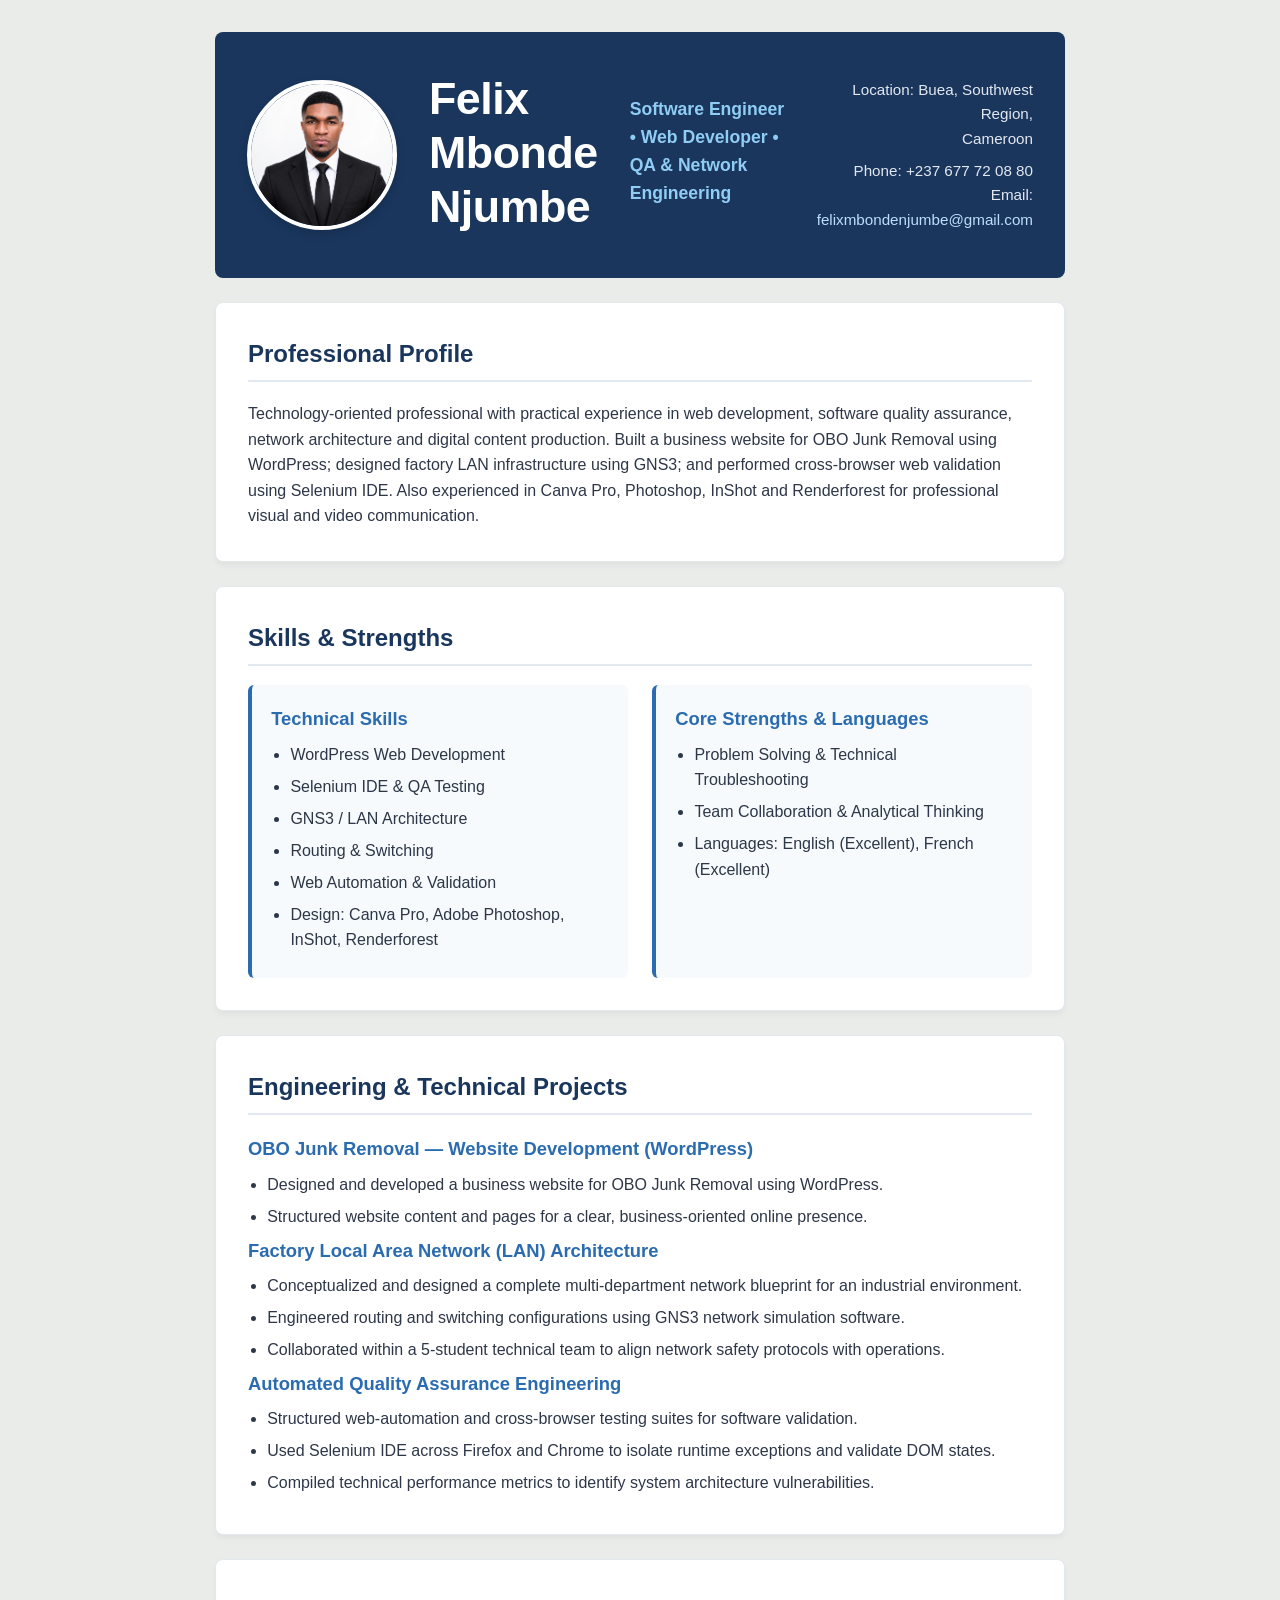
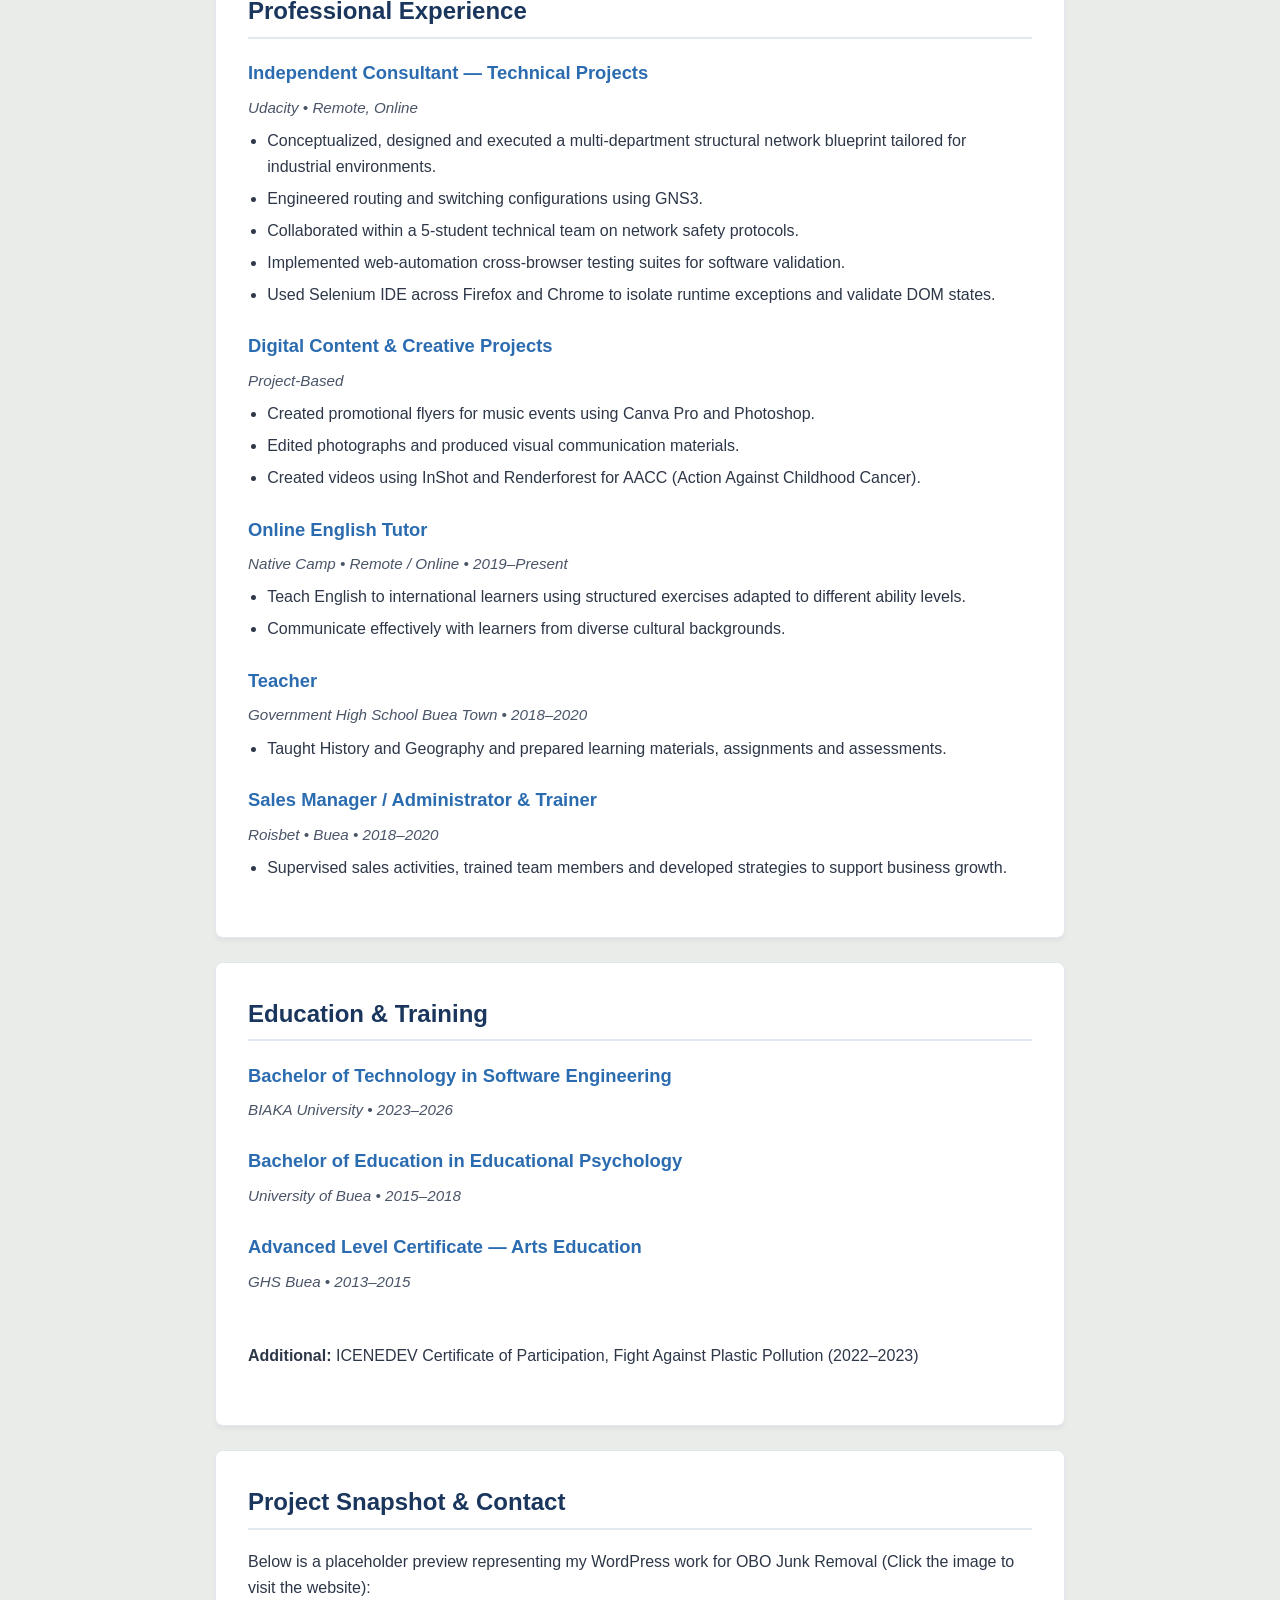
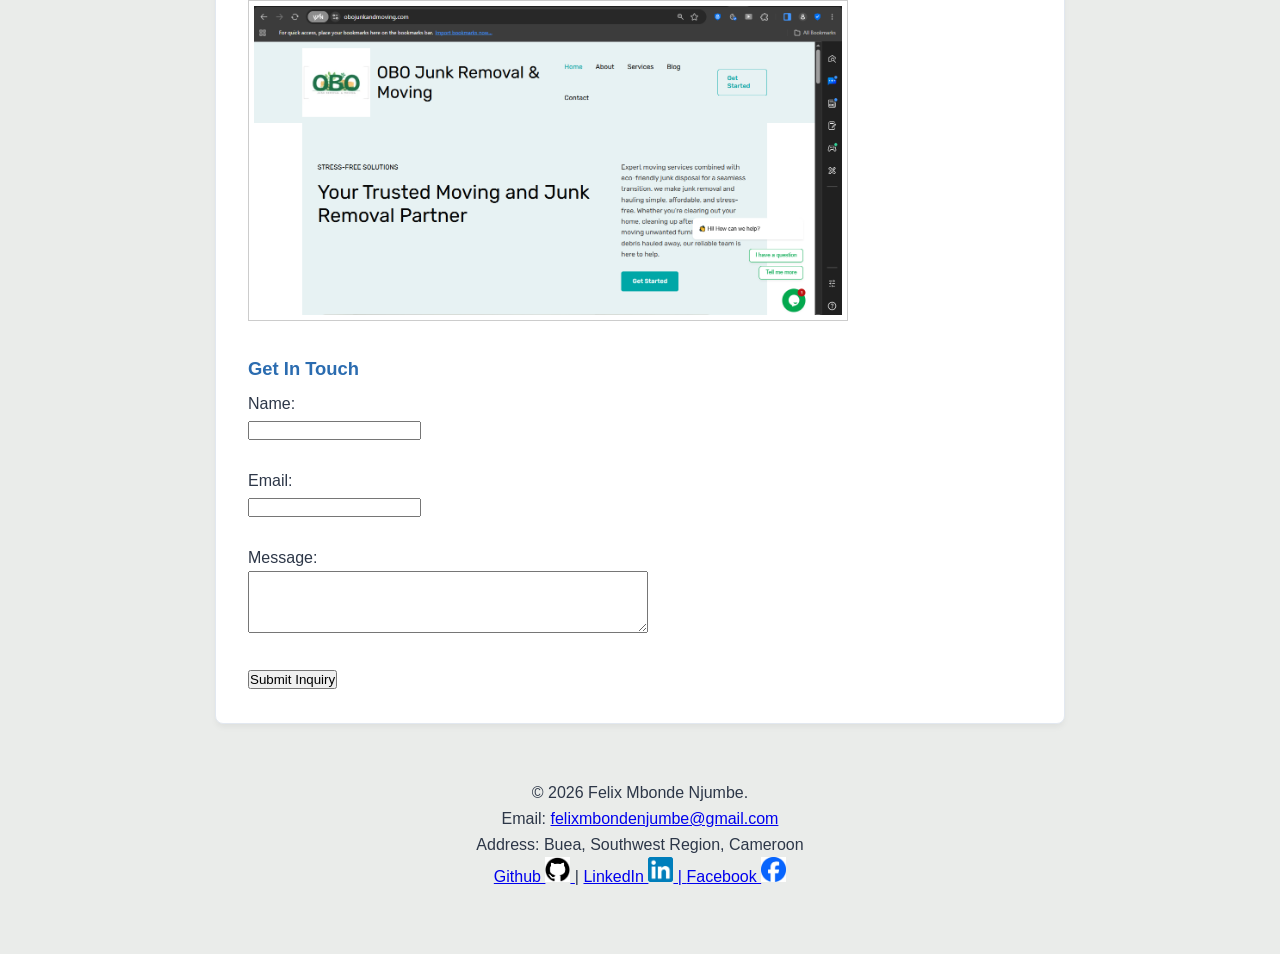
==== resumehtml.html @ 24f92d03 "Portfolio website upload" ====
<!DOCTYPE html>
<html lang="en">
<head>
    <meta charset="UTF-8">
    <meta name="viewport" content="width=device-width, initial-scale=1.0">
    <title>Resume - Felix Mbonde Njumbe</title>
    <link rel="stylesheet" href="style.css">
</head>
<body>
        <div class="resume-header">
            
            <img src="Felix Mbonde.png" alt="Felix Mbonde Njumbe Profile Photo" width="150" height="150">
            <h1>Felix Mbonde Njumbe</h1>
            <h2>Software Engineer • Web Developer • QA & Network Engineering</h2>
            <div class="contact-info">
                <p>Location: Buea, Southwest Region, <br> Cameroon</p>
                <p>Phone: +237 677 72 08 80 <br> Email: <a href="mailto:felixmbondenjumbe@gmail.com">felixmbondenjumbe@gmail.com</a></p>
            </div>
        </div>

        <div class="resume-section profile">
            <h2>Professional Profile</h2>
            <p>Technology-oriented professional with practical experience in web development, software quality assurance, network architecture and digital content production. Built a business website for OBO Junk Removal using WordPress; designed factory LAN infrastructure using GNS3; and performed cross-browser web validation using Selenium IDE. Also experienced in Canva Pro, Photoshop, InShot and Renderforest for professional visual and video communication.</p>
        </div>

        <div class="resume-section skills">
            <h2>Skills & Strengths</h2>
            
            <div class="skills-grid">
                <div class="skills-group">
                    <h3>Technical Skills</h3>
                    <ul>
                        <li>WordPress Web Development</li>
                        <li>Selenium IDE & QA Testing</li>
                        <li>GNS3 / LAN Architecture</li>
                        <li>Routing & Switching</li>
                        <li>Web Automation & Validation</li>
                        <li>Design: Canva Pro, Adobe Photoshop, InShot, Renderforest</li>
                    </ul>
                </div>

                <div class="skills-group">
                    <h3>Core Strengths & Languages</h3>
                    <ul>
                        <li>Problem Solving & Technical Troubleshooting</li>
                        <li>Team Collaboration & Analytical Thinking</li>
                        <li>Languages: English (Excellent), French (Excellent)</li>
                    </ul>
                </div>
            </div>
        </div>


        <div class="resume-section projects">
            <h2>Engineering & Technical Projects</h2>

            <div class="project">
                <h3>OBO Junk Removal — Website Development (WordPress)</h3>
                <ul>
                    <li>Designed and developed a business website for OBO Junk Removal using WordPress.</li>
                    <li>Structured website content and pages for a clear, business-oriented online presence.</li>
                </ul>
            </div>

            <div class="project">
                <h3>Factory Local Area Network (LAN) Architecture</h3>
                <ul>
                    <li>Conceptualized and designed a complete multi-department network blueprint for an industrial environment.</li>
                    <li>Engineered routing and switching configurations using GNS3 network simulation software.</li>
                    <li>Collaborated within a 5-student technical team to align network safety protocols with operations.</li>
                </ul>
            </div>

            <div class="project">
                <h3>Automated Quality Assurance Engineering</h3>
                <ul>
                    <li>Structured web-automation and cross-browser testing suites for software validation.</li>
                    <li>Used Selenium IDE across Firefox and Chrome to isolate runtime exceptions and validate DOM states.</li>
                    <li>Compiled technical performance metrics to identify system architecture vulnerabilities.</li>
                </ul>
            </div>
        </div>

   
        <div class="resume-section experience">
            <h2>Professional Experience</h2>

            <div class="job">
                <h3>Independent Consultant — Technical Projects</h3>
                <div class="job-meta">Udacity • Remote, Online</div>
                <ul>
                    <li>Conceptualized, designed and executed a multi-department structural network blueprint tailored for industrial environments.</li>
                    <li>Engineered routing and switching configurations using GNS3.</li>
                    <li>Collaborated within a 5-student technical team on network safety protocols.</li>
                    <li>Implemented web-automation cross-browser testing suites for software validation.</li>
                    <li>Used Selenium IDE across Firefox and Chrome to isolate runtime exceptions and validate DOM states.</li>
                </ul>
            </div>

            <div class="job">
                <h3>Digital Content & Creative Projects</h3>
                <div class="job-meta">Project-Based</div>
                <ul>
                    <li>Created promotional flyers for music events using Canva Pro and Photoshop.</li>
                    <li>Edited photographs and produced visual communication materials.</li>
                    <li>Created videos using InShot and Renderforest for AACC (Action Against Childhood Cancer).</li>
                </ul>
            </div>

            <div class="job">
                <h3>Online English Tutor</h3>
                <div class="job-meta">Native Camp • Remote / Online • 2019–Present</div>
                <ul>
                    <li>Teach English to international learners using structured exercises adapted to different ability levels.</li>
                    <li>Communicate effectively with learners from diverse cultural backgrounds.</li>
                </ul>
            </div>

            <div class="job">
                <h3>Teacher</h3>
                <div class="job-meta">Government High School Buea Town • 2018–2020</div>
                <ul>
                    <li>Taught History and Geography and prepared learning materials, assignments and assessments.</li>
                </ul>
            </div>

            <div class="job">
                <h3>Sales Manager / Administrator & Trainer</h3>
                <div class="job-meta">Roisbet • Buea • 2018–2020</div>
                <ul>
                    <li>Supervised sales activities, trained team members and developed strategies to support business growth.</li>
                </ul>
            </div>
        </div>

        <div class="resume-section education">
            <h2>Education & Training</h2>
            <div class="edu-item">
                <h3>Bachelor of Technology in Software Engineering</h3>
                <div class="edu-meta">BIAKA University • 2023–2026</div>
            </div>
            <div class="edu-item">
                <h3>Bachelor of Education in Educational Psychology</h3>
                <div class="edu-meta">University of Buea • 2015–2018</div>
            </div>
            <div class="edu-item">
                <h3>Advanced Level Certificate — Arts Education</h3>
                <div class="edu-meta">GHS Buea • 2013–2015</div>
            </div>
            <div class="edu-item text-muted">
                <br>
                <p><strong>Additional:</strong> ICENEDEV Certificate of Participation, Fight Against Plastic Pollution (2022–2023)</p>
            </div>
        </div>

        <div class="resume-section interactive-elements">
            <h2>Project Snapshot & Contact</h2>
            <p>Below is a placeholder preview representing my WordPress work for OBO Junk Removal (Click the image to visit the website):</p>
            <a href="https://obojunkremoval.com" target="_blank"></a>
            <div class="image-preview-container">
                <img src="obosite.png" alt="WordPress website interface preview for OBO Junk Removal project" style="width: 100%; max-width: 600px; height: auto; border: 1px solid #ccc; padding: 5px;">
            </div>

            <br>
            <h3>Get In Touch</h3>

            <div class="contact-form-container">
                <form action="#" method="POST">
                    <div class="form-field">
                        <label for="visitor-name">Name:</label><br>
                        <input type="text" id="visitor-name" name="visitor-name" required>
                    </div>

                    <br>
                    <div class="form-field">
                        <label for="visitor-email">Email:</label><br>
                        <input type="email" id="visitor-email" name="visitor-email" required>
                    </div>
                    <br>
                    <div class="form-field">
                        <label for="visitor-message">Message:</label><br>
                        <textarea id="visitor-message" name="visitor-message" rows="4" style="width: 100%; max-width: 400px;" required></textarea>
                    </div>

                    <br>
                    <div class="form-submit">
                        <button type="submit">Submit Inquiry</button>
                    </div>
                </form>
            </div>
        </div>

        <div class="resume-footer">
            <p>&copy; 2026 Felix Mbonde Njumbe.</p>
    <p>
        Email:
        <a href="mailto:felixmbondenjumbe@gmail.com">
            felixmbondenjumbe@gmail.com
        </a>
    </p>

    <p>
        Address: Buea, Southwest Region, Cameroon
    </p>

    <p>
       <a href="https://github.com/mbondenjumbe">Github
        <img src="github.png" alt="GitHub Logo" width="25" height="25">
        </a>
        |
        <a href="https://www.linkedin.com/in/felix-njumbe/">
            LinkedIn
            <img src="linkin.png" alt="LinkedIn Logo" width="25" height="25">
        |
        </a>
        <a href="https://www.facebook.com/thiago.rossi.925059">Facebook
        <img src="facebook.png" alt="Facebook Logo" width="25" height="25">
        </a>
    </p>

    </div>

</body>
</html>
---- style.css ----
* {
    margin: 0;
    padding: 0;
    box-sizing: border-box; /* Strict box model constraint */
}

body {
    font-family: 'Segoe UI', Tahoma, Geneva, Verdana, sans-serif;
    line-height: 1.6;
    background-color: #eaecea;
    color: #2d3748;
    padding: 2rem 1rem;
}

.resume-section {
    background: #ffffff;
    max-width: 850px;
    margin: 0 auto 1.5rem auto;
    padding: 2rem;
    border-radius: 8px;
    border: 1px solid #e2e8f0;
    box-shadow: 0 4px 6px -1px rgba(0, 0, 0, 0.05);
}

h2 {
    color: #1a365d;
    font-size: 1.5rem;
    margin-bottom: 1.2rem;
    padding-bottom: 0.4rem;
    border-bottom: 2px solid #e2e8f0;
}

h3 {
    color: #2b6cb0;
    font-size: 1.15rem;
    margin-bottom: 0.5rem;
}

ul {
    list-style-position: slide;
    padding-left: 1.2rem;
}

li {
    margin-bottom: 0.4rem;
}

.job, .edu-item {
    margin-bottom: 1.5rem;
}

.job-meta, .edu-meta {
    font-style: italic;
    color: #4a5568;
    margin-bottom: 0.5rem;
    font-size: 0.95rem;
}

.resume-header {
    background: #1a365d;
    color: #ffffff;
    max-width: 850px;
    margin: 0 auto 1.5rem auto;
    padding: 2.5rem 2rem;
    border-radius: 8px;
    
    display: flex;
    flex-direction: column;
    align-items: center;
    text-align: center;
    gap: 1rem;
}

.resume-header img {
    border-radius: 50%;
    border: 4px solid #ffffff;
    object-fit: cover;
    box-shadow: 0 4px 10px rgba(0,0,0,0.15);
}

.resume-header h1 {
    font-size: 2.8rem;
    line-height: 1.2;
    margin-bottom: 0.3rem;
    font-weight: 700;
    letter-spacing: -0.5px;
}

.resume-header h2 {
    color: #90cdf4;
    font-size: 1.1rem;
    border: none;
    padding: 0;
    margin-bottom: 0.5rem;
}

.contact-info {
    display: flex;
    flex-direction: column;
    gap: 0.5rem;
    font-size: 0.95rem;
    color: #e2e8f0;
}

.contact-info a {
    color: #bcdefa;
    text-decoration: none;
}

.contact-info a:hover {
    text-decoration: underline;
}

.skills-grid {
    display: grid;
    grid-template-columns: 1fr;
    gap: 1.5rem;
}

.skills-group {
    background-color: #f7fafc;
    padding: 1.2rem;
    border-radius: 6px;
    border-left: 4px solid #2b6cb0;
}

.form-group {
    margin-bottom: 1rem;
}

.form-group label {
    display: block;
    margin-bottom: 0.3rem;
    font-weight: bold;
    font-size: 0.95rem;
}

.form-group input, 
.form-group textarea {
    width: 100%;
    padding: 0.6rem;
    border: 1px solid #cbd5e0;
    border-radius: 4px;
    font-family: inherit;
}

.btn-submit {
    background-color: #2b6cb0;
    color: white;
    padding: 0.6rem 1.5rem;
    border: none;
    border-radius: 4px;
    cursor: pointer;
    font-weight: bold;
    font-size: 1rem;
}

.btn-submit:hover {
    background-color: #1a365d;
}

.resume-footer {
    text-align: center;
    padding: 2rem 0;
}

.social-icons {
    margin-top: 15px;
}

.social-icons img {
    width: 40px;
    height: 40px;
    margin: 0 10px;
    transition: transform 0.3s ease;
}

.social-icons img:hover {
    transform: scale(1.2);
}


@media (min-width: 650px) {
    .resume-header {
        flex-direction: row;
        text-align: left;
        align-items: center;
        justify-content: flex-start;
        gap: 2rem;
    }
    
    .contact-info {
        margin-left: auto;
        text-align: right;
    }
    
    .skills-grid {
        grid-template-columns: 1fr 1fr;
    }
}
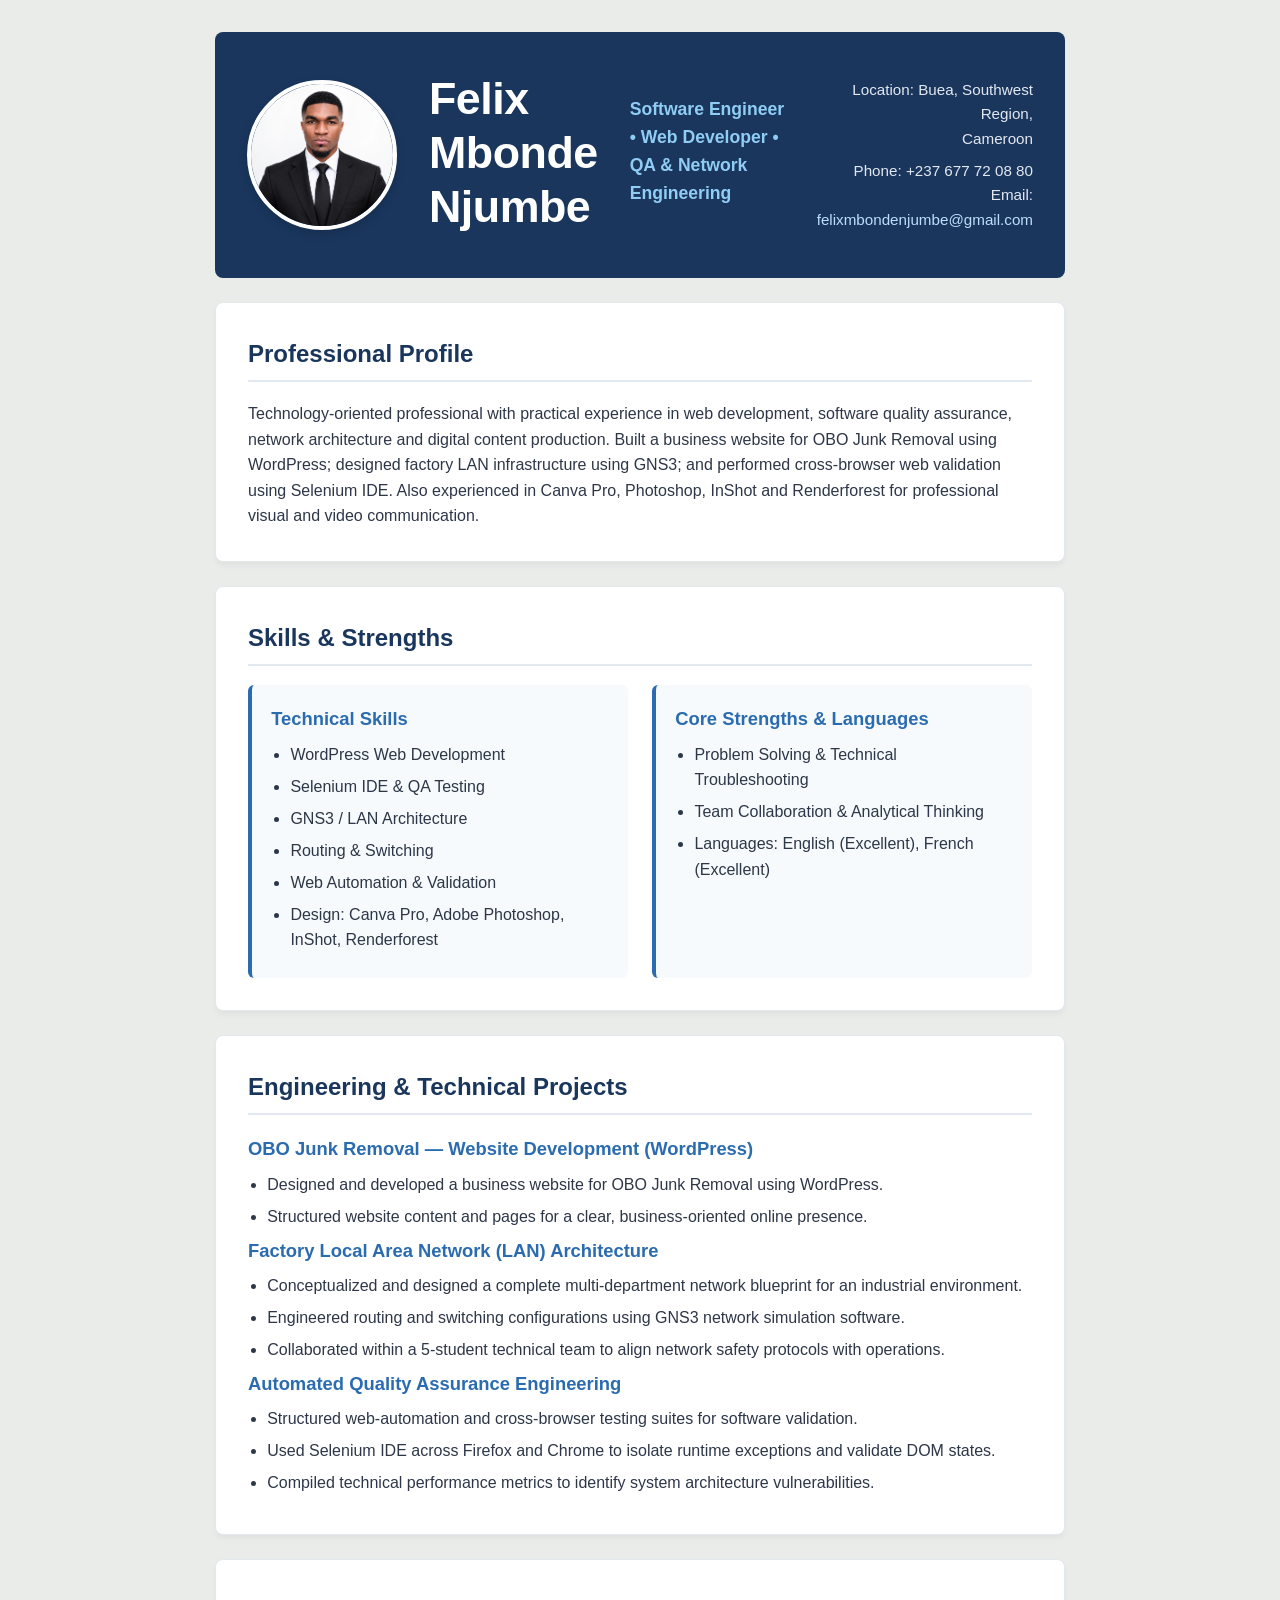
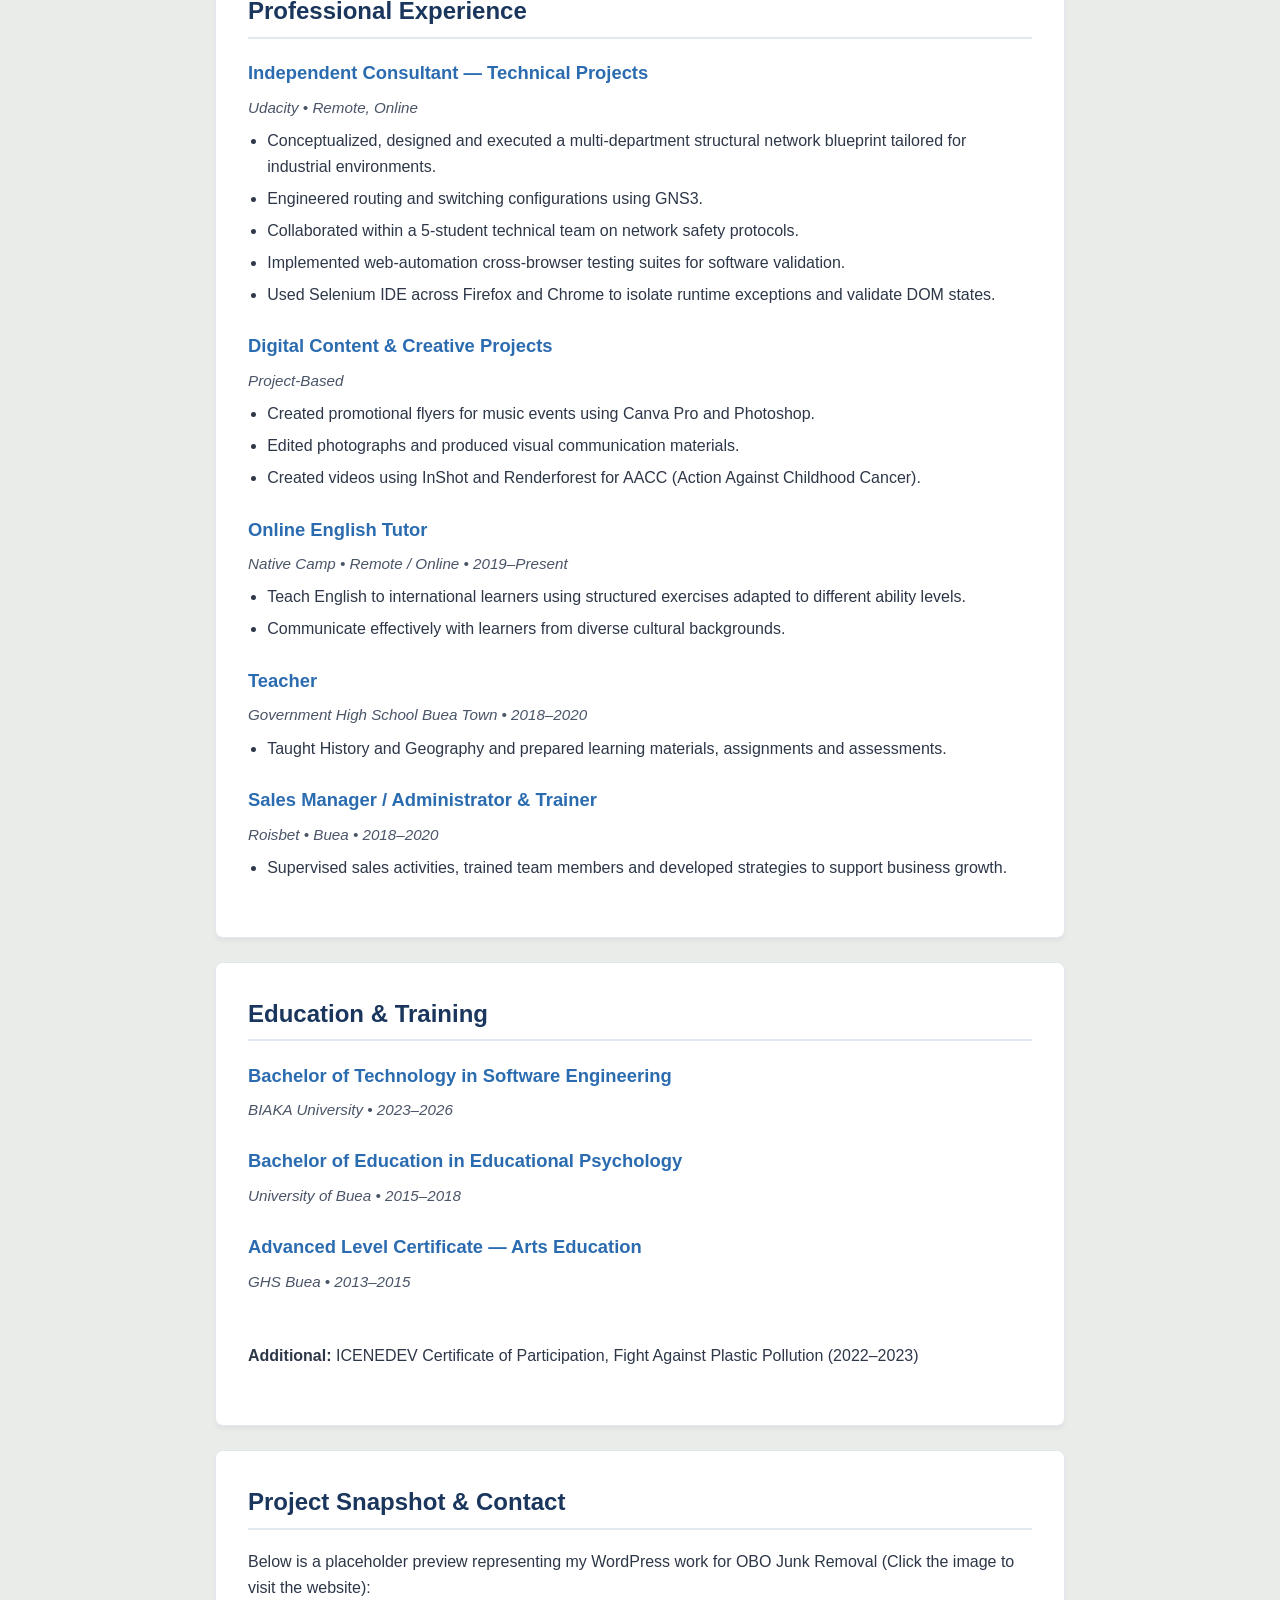
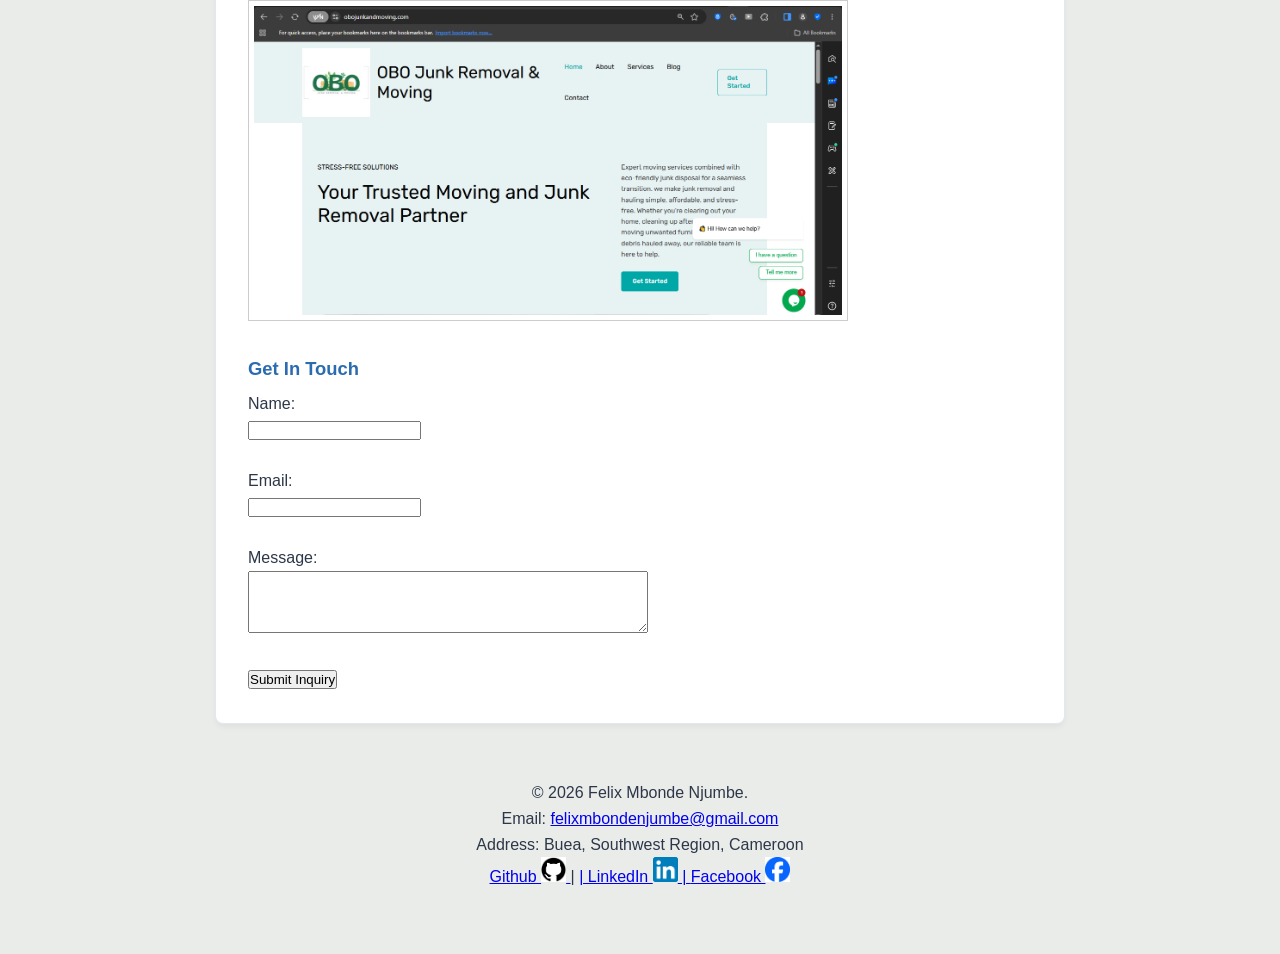
==== commit 2ae501ee: "Add clean responsive footer with social links" ====
--- a/resumehtml.html
+++ b/resumehtml.html
@@ -209,8 +209,8 @@
         </a>
         |
         <a href="https://www.linkedin.com/in/felix-njumbe/">
-            LinkedIn
-            <img src="linkin.png" alt="LinkedIn Logo" width="25" height="25">
+        |      LinkedIn
+       <img src="linkin.png" alt="LinkedIn Logo" width="25" height="25">
         |
         </a>
         <a href="https://www.facebook.com/thiago.rossi.925059">Facebook
@@ -222,3 +222,5 @@
 
 </body>
 </html>
+<!-- Felix is practicing branch 1 -->
+<!-- Felix is practicing branch 2 -->
--- a/style.css
+++ b/style.css
@@ -2,7 +2,7 @@
 * {
     margin: 0;
     padding: 0;
-    box-sizing: border-box; /* Strict box model constraint */
+    box-sizing: border-box;
 }
 
 body {
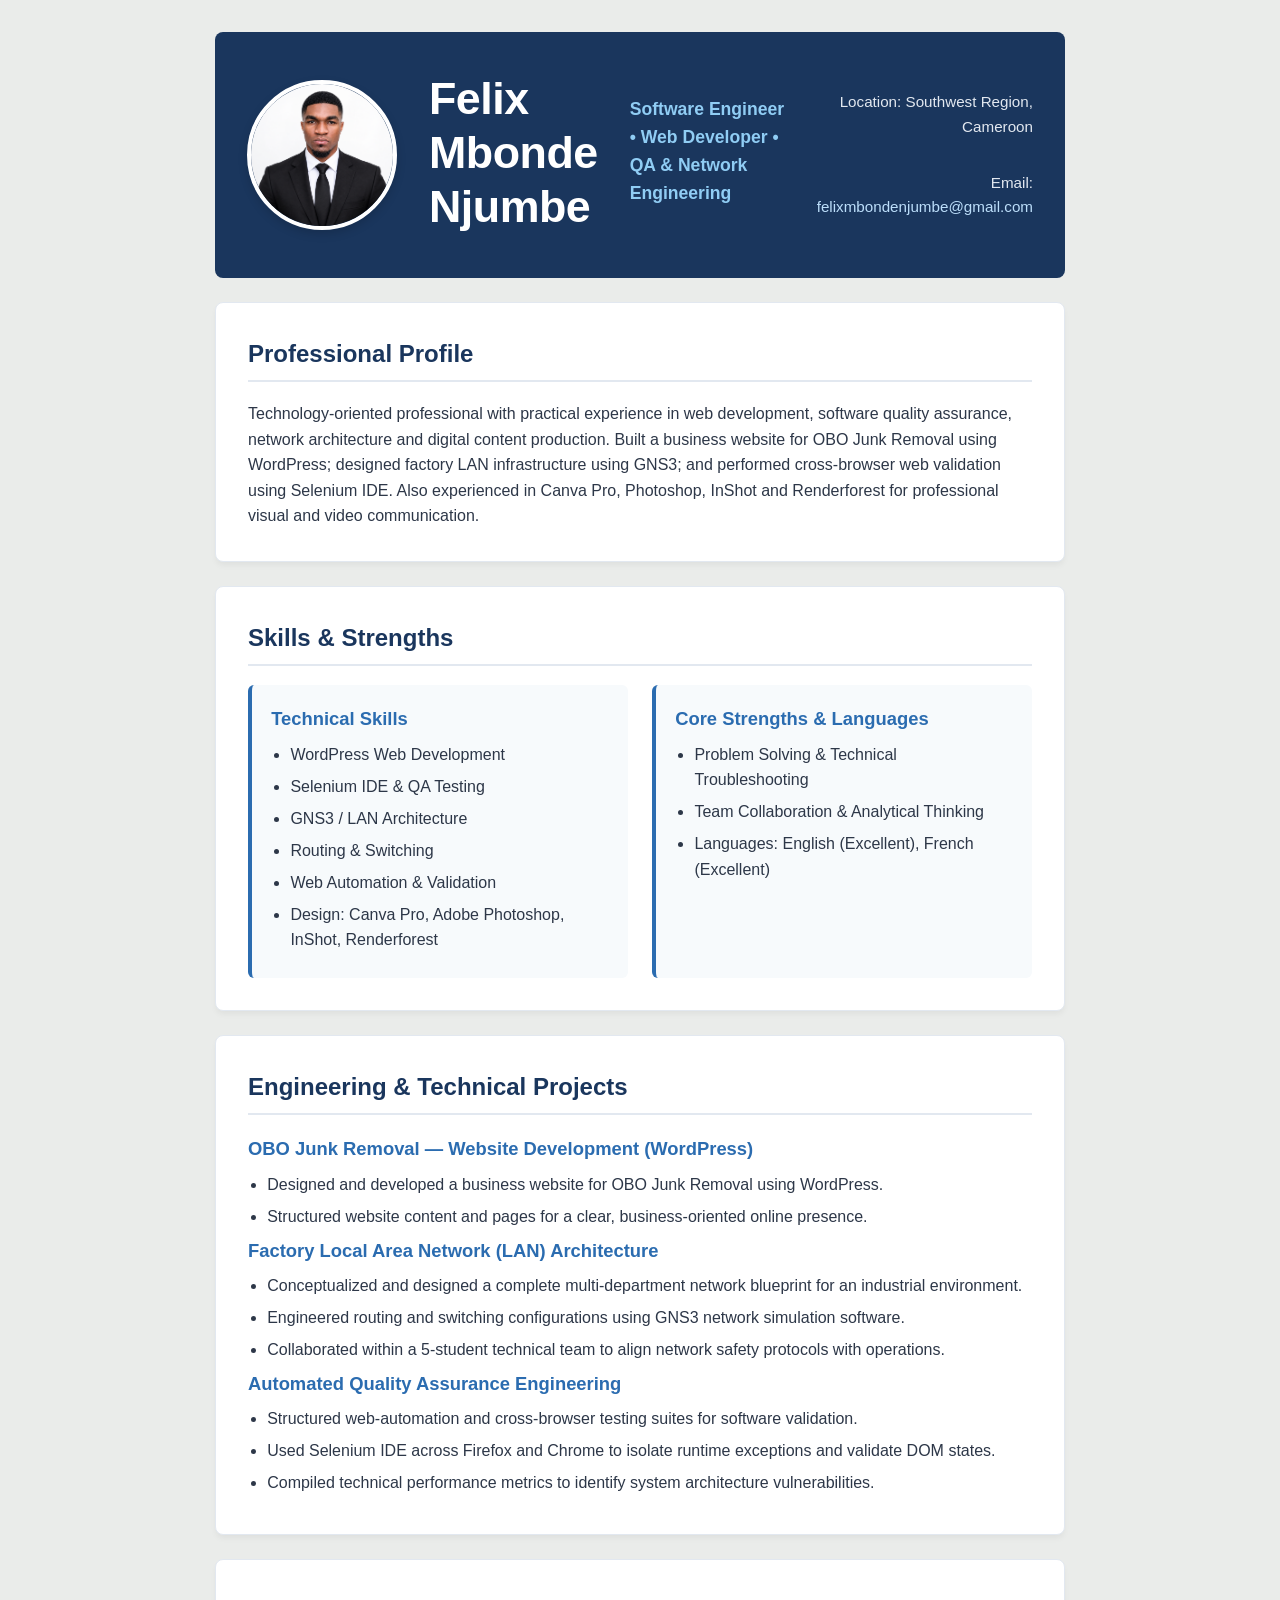
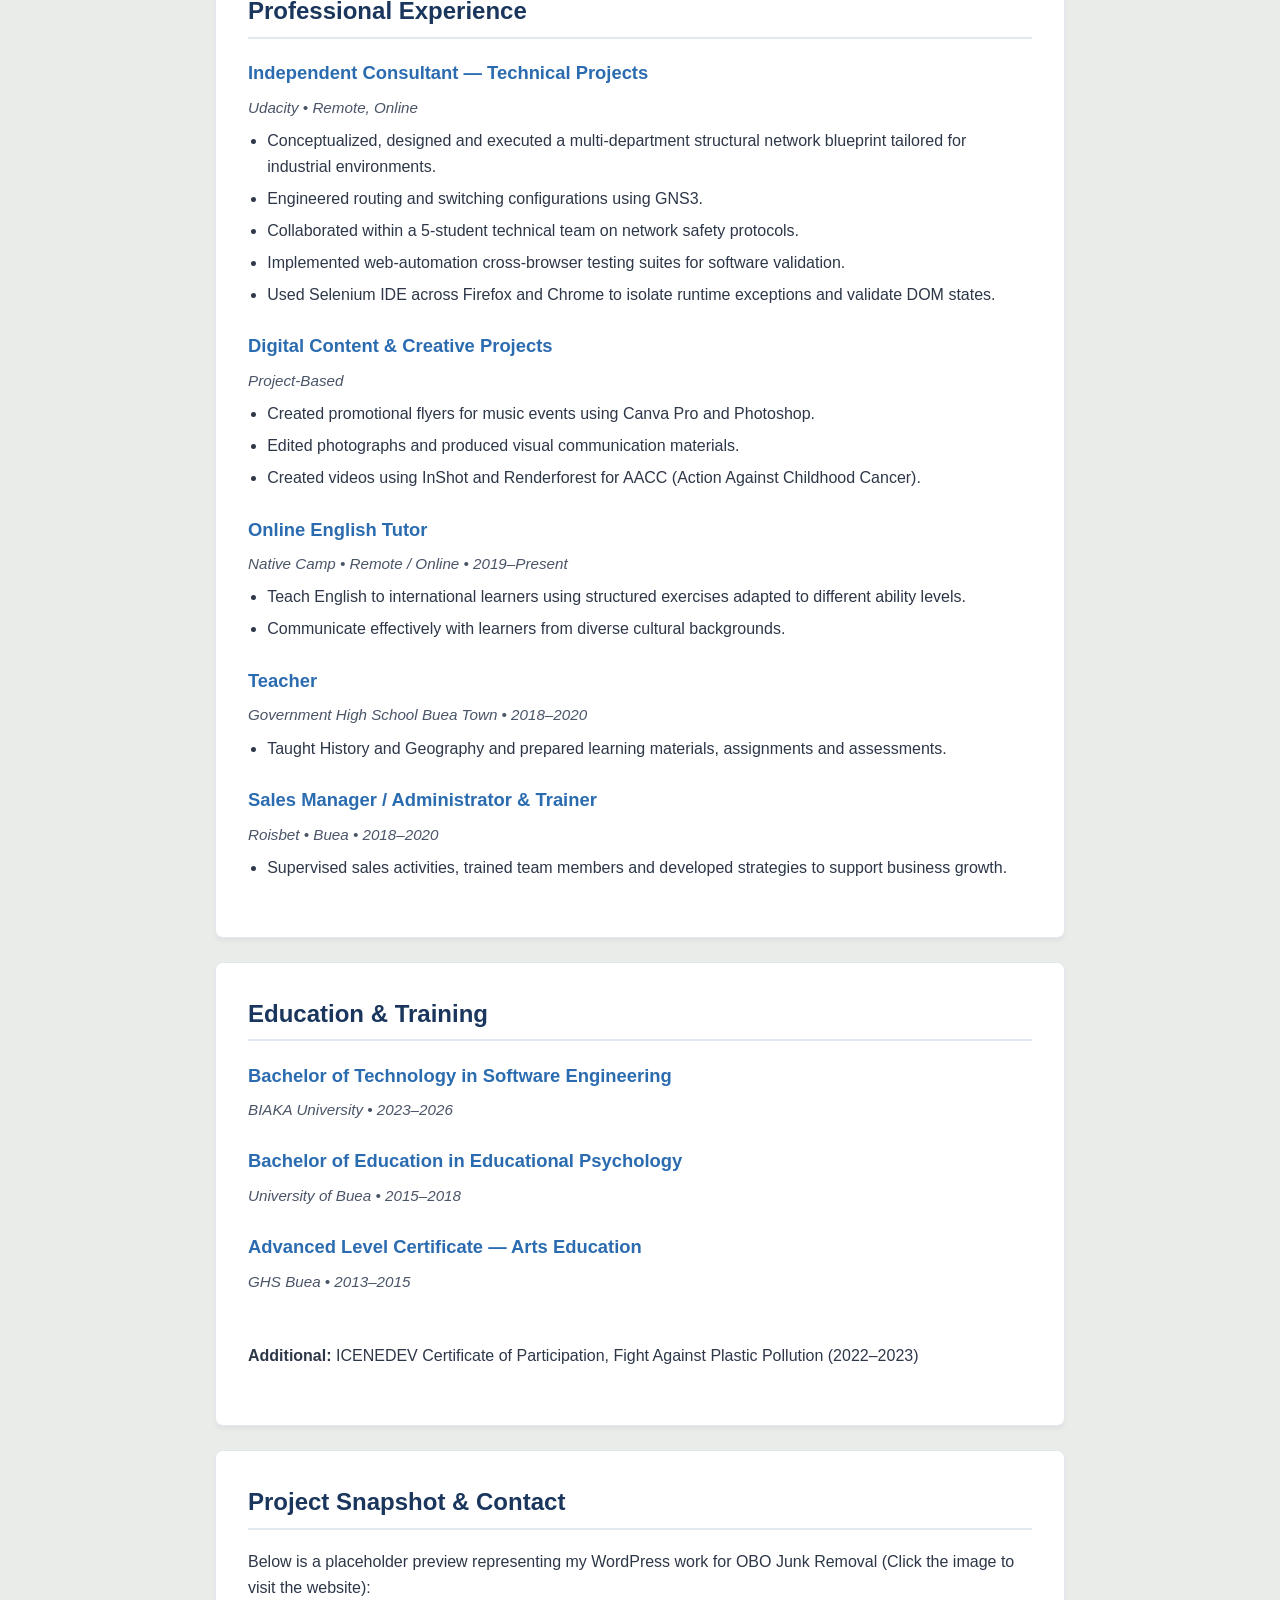
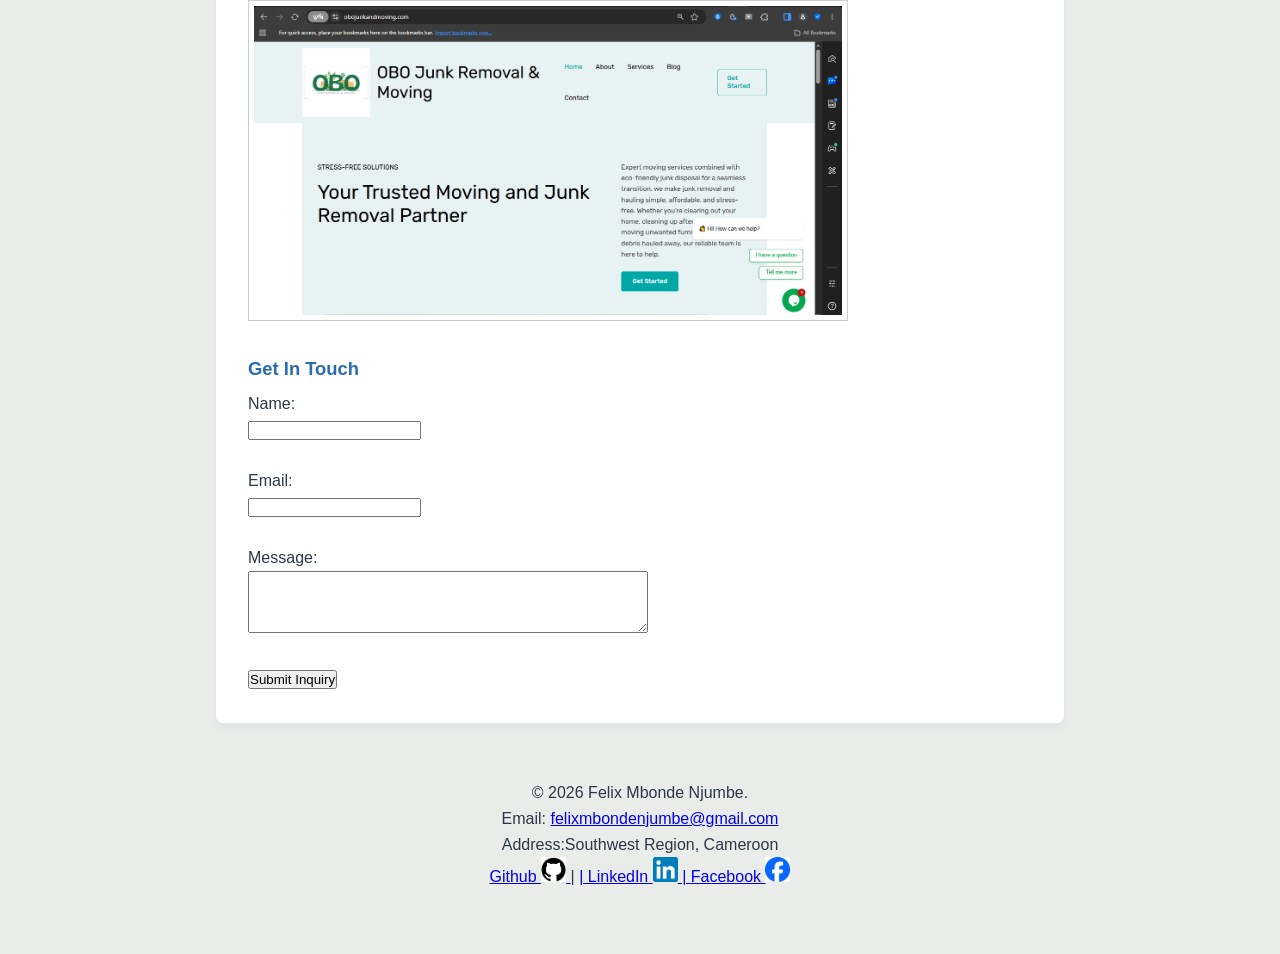
==== commit 0182ef09: "Merge pull request #1 from mbondenjumbe/Footer_Fixes Add clean responsive footer with social links" ====
--- a/resumehtml.html
+++ b/resumehtml.html
@@ -13,8 +13,8 @@
             <h1>Felix Mbonde Njumbe</h1>
             <h2>Software Engineer • Web Developer • QA & Network Engineering</h2>
             <div class="contact-info">
-                <p>Location: Buea, Southwest Region, <br> Cameroon</p>
-                <p>Phone: +237 677 72 08 80 <br> Email: <a href="mailto:felixmbondenjumbe@gmail.com">felixmbondenjumbe@gmail.com</a></p>
+                <p>Location: Southwest Region, <br> Cameroon</p>
+                <p><br> Email: <a href="mailto:felixmbondenjumbe@gmail.com">felixmbondenjumbe@gmail.com</a></p>
             </div>
         </div>
 
@@ -200,7 +200,7 @@
     </p>
 
     <p>
-        Address: Buea, Southwest Region, Cameroon
+        Address:Southwest Region, Cameroon
     </p>
 
     <p>
--- a/style.css
+++ b/style.css
@@ -199,3 +199,49 @@
         grid-template-columns: 1fr 1fr;
     }
 }
+/* ==========================================================================
+   TASK 3 UPGRADES: PRINT LAYOUT & MOBILE OPTIMIZATION
+   ========================================================================== */
+
+/* 1. Print-Friendly Layout: Optimizes the layout when someone prints or saves as PDF */
+@media print {
+    body {
+        background: white;
+        color: black;
+        font-size: 12pt;
+    }
+    
+    /* Strips out the dark background block so your text displays cleanly */
+    .resume-footer {
+        background: none !important;
+        color: black !important;
+        padding: 10px 0 !important;
+        margin-top: 20px !important;
+        border-top: 1px solid #ccc !important;
+    }
+
+    .resume-footer a {
+        color: black !important;
+        text-decoration: underline !important;
+    }
+    .social-links img {
+        display: none !important; 
+    }
+}
+@media (max-width: 480px) {
+    body {
+        padding: 10px;
+    }
+    h1 {
+        font-size: 1.8rem;
+    }
+    h2 {
+        font-size: 1.1rem;
+    }
+    .skills-grid {
+        display: flex;
+        flex-direction: column;
+        gap: 15px;
+    }
+}
+
